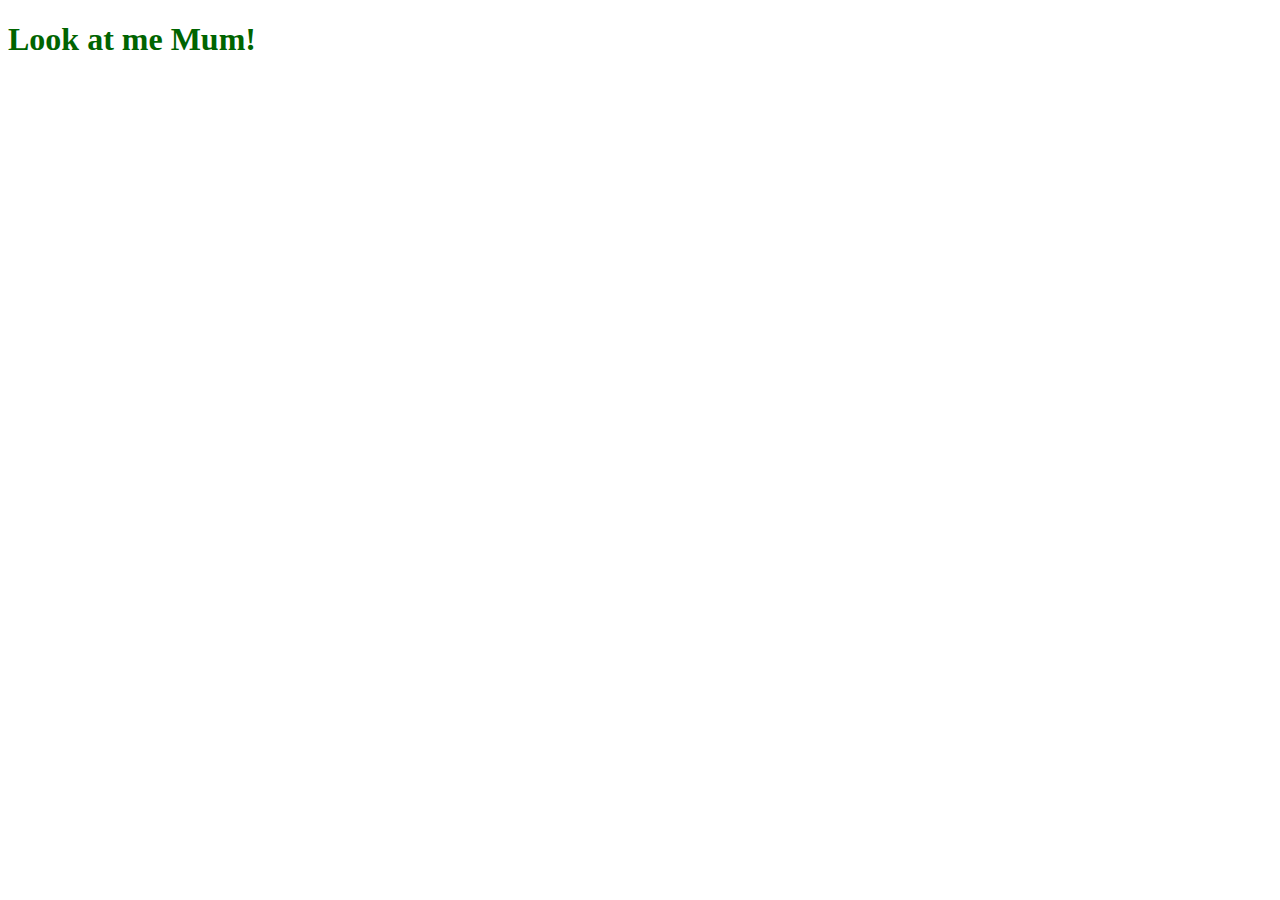
==== index.html @ c9fa2ebe "Initial Deploy" ====
<!DOCTYPE html>
<html lang="en">
<head>
    <meta charset="UTF-8">
    <meta name="viewport" content="width=device-width, initial-scale=1.0">
    <title>Sammy Nava Logo and Branding Site in Dallas Texas</title>
    <meta name="description" content="Sammy Nava's Logo Design and Branding Portfolio Site based in Dallas Texas but serving the World.">

    <link rel="stylesheet" href="/css/style.css">

</head>
<body>
    <h1>Look at me Mum!</h1>
</body>
</html>
---- css/style.css ----
h1 {
    color: darkgreen;
}

@media(max-width: 768px) {
    h1 {
        color:coral
    }
}
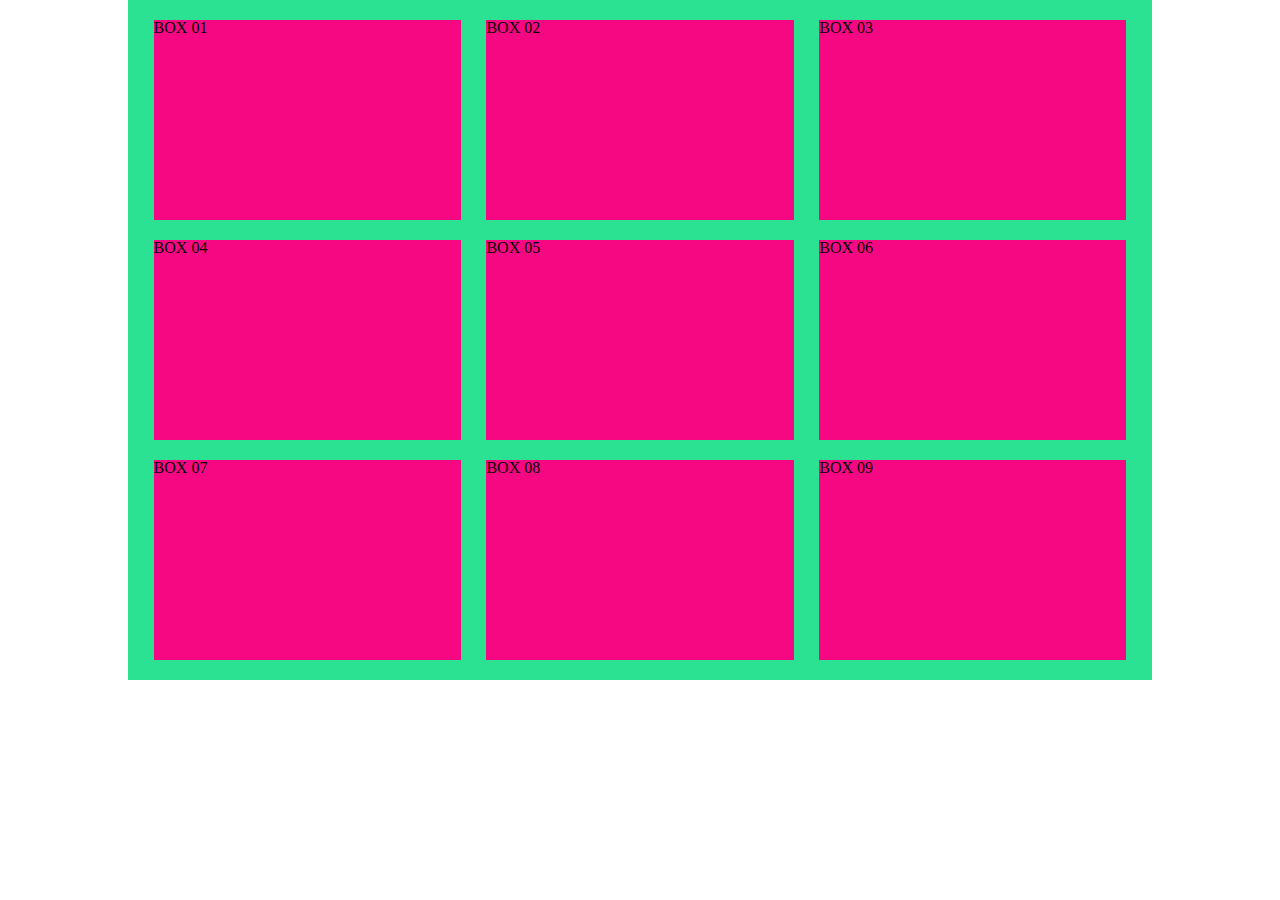
==== commit 6ec3ceb3: "Play  with Responsive Hiding" ====
--- a/index.html
+++ b/index.html
@@ -5,11 +5,26 @@
     <meta name="viewport" content="width=device-width, initial-scale=1.0">
     <title>Sammy Nava Logo and Branding Site in Dallas Texas</title>
     <meta name="description" content="Sammy Nava's Logo Design and Branding Portfolio Site based in Dallas Texas but serving the World.">
-
+    
+    <link rel="stylesheet" href="/css/css-reset.css">
     <link rel="stylesheet" href="/css/style.css">
-
+    
 </head>
 <body>
-    <h1>Look at me Mum!</h1>
+    <!-- <h1>Look at me Mum!</h1> -->
+    <div class="container">
+        
+        <div class="col"><h1>BOX 01</h1></div>
+        <div class="col"><h1>BOX 02</h1></div>
+        <div class="col"><h1>BOX 03</h1></div>
+        <div class="col"><h1>BOX 04</h1></div>
+        <div class="col hide-mobile-only"><h1>BOX 05</h1></div>
+        <div class="col hide-mobile-only"><h1>BOX 06</h1></div>
+        <div class="col hide-mobile-only"><h1>BOX 07</h1></div>
+        <div class="col hide-mobile-only"><h1>BOX 08</h1></div>
+        <div class="col hide-mobile-only"><h1>BOX 09</h1></div>
+        <div class="col hide-desktop-only"><h1>BOX 10</h1></div>
+
+    </div>
 </body>
 </html>--- a/css/style.css
+++ b/css/style.css
@@ -1,9 +1,45 @@
-h1 {
-    color: darkgreen;
+/* Global View aka Desktop View */
+.container {
+    background-color: rgb(43,226,147);
+    min-height: 500px; 
+    max-width: 1024px;
+    /* Center's the container div */
+    margin: 0px auto;
+    padding-top: 20px;
+    display: flex;
+    flex-wrap: wrap;
+    justify-content: space-evenly;
 }
 
+.col {
+    background-color: rgb(247,8,131);
+    min-height: 200px;
+    width: 30%;
+    margin-bottom: 20px;
+    /* margin-bottom: 20px;
+    margin-top: 20px; */
+}
+
+.hide-desktop-only {
+    display: none;
+}
+
+/* Tablet View */
 @media(max-width: 768px) {
-    h1 {
-        color:coral
+    .col {
+        width: 45%;
+    }
+    .hide-desktop-only {
+        display: block;
+    }
+}
+
+/* Mobile View */
+@media(max-width: 400px) {
+    .col {
+        width: 100%;
+    }
+    .hide-mobile-only {
+        display: none;
     }
 }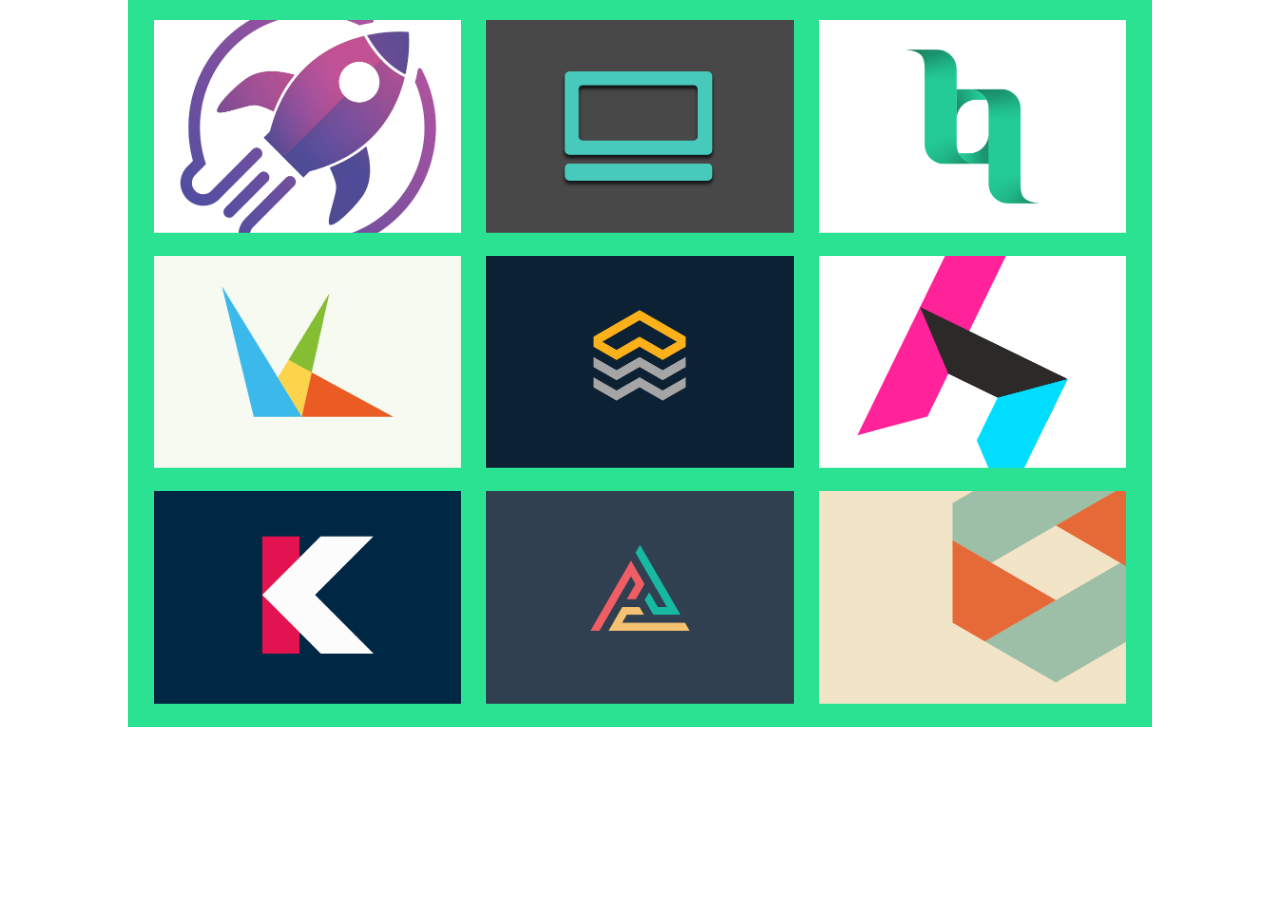
==== commit 06265da9: "Responsive IMages Using 100%" ====
--- a/index.html
+++ b/index.html
@@ -14,16 +14,16 @@
     <!-- <h1>Look at me Mum!</h1> -->
     <div class="container">
         
-        <div class="col"><h1>BOX 01</h1></div>
-        <div class="col"><h1>BOX 02</h1></div>
-        <div class="col"><h1>BOX 03</h1></div>
-        <div class="col"><h1>BOX 04</h1></div>
-        <div class="col hide-mobile-only"><h1>BOX 05</h1></div>
-        <div class="col hide-mobile-only"><h1>BOX 06</h1></div>
-        <div class="col hide-mobile-only"><h1>BOX 07</h1></div>
-        <div class="col hide-mobile-only"><h1>BOX 08</h1></div>
-        <div class="col hide-mobile-only"><h1>BOX 09</h1></div>
-        <div class="col hide-desktop-only"><h1>BOX 10</h1></div>
+        <div class="col"><img src="/img/image1@2x.png" alt="rocket"></div>
+        <div class="col"><img src="/img/image2@2x.png" alt="desktop"></div>
+        <div class="col"><img src="/img/image3@2x.png" alt="bq"></div>
+        <div class="col"><img src="/img/image4@2x.png" alt="origami"></div>
+        <div class="col hide-mobile-only"><img src="/img/image5@2x.png" alt="stack"></div>
+        <div class="col hide-mobile-only"><img src="/img/image6@2x.png" alt="h"></div>
+        <div class="col hide-mobile-only"><img src="/img/image7@2x.png" alt="K"></div>
+        <div class="col hide-mobile-only"><img src="/img/image8@2x.png" alt="pyramid"></div>
+        <div class="col hide-mobile-only"><img src="/img/image9@2x.png" alt="O"></div>
+        <div class="col hide-desktop-only"><img src="/img/image10@2x.png" alt="yellow mask"></div>
 
     </div>
 </body>
--- a/css/style.css
+++ b/css/style.css
@@ -12,8 +12,8 @@
 }
 
 .col {
-    background-color: rgb(247,8,131);
-    min-height: 200px;
+    /* background-color: rgb(247,8,131);
+    min-height: 200px; */
     width: 30%;
     margin-bottom: 20px;
     /* margin-bottom: 20px;
@@ -22,6 +22,11 @@
 
 .hide-desktop-only {
     display: none;
+}
+
+.col img {
+    width: 100%;
+    height: auto;
 }
 
 /* Tablet View */
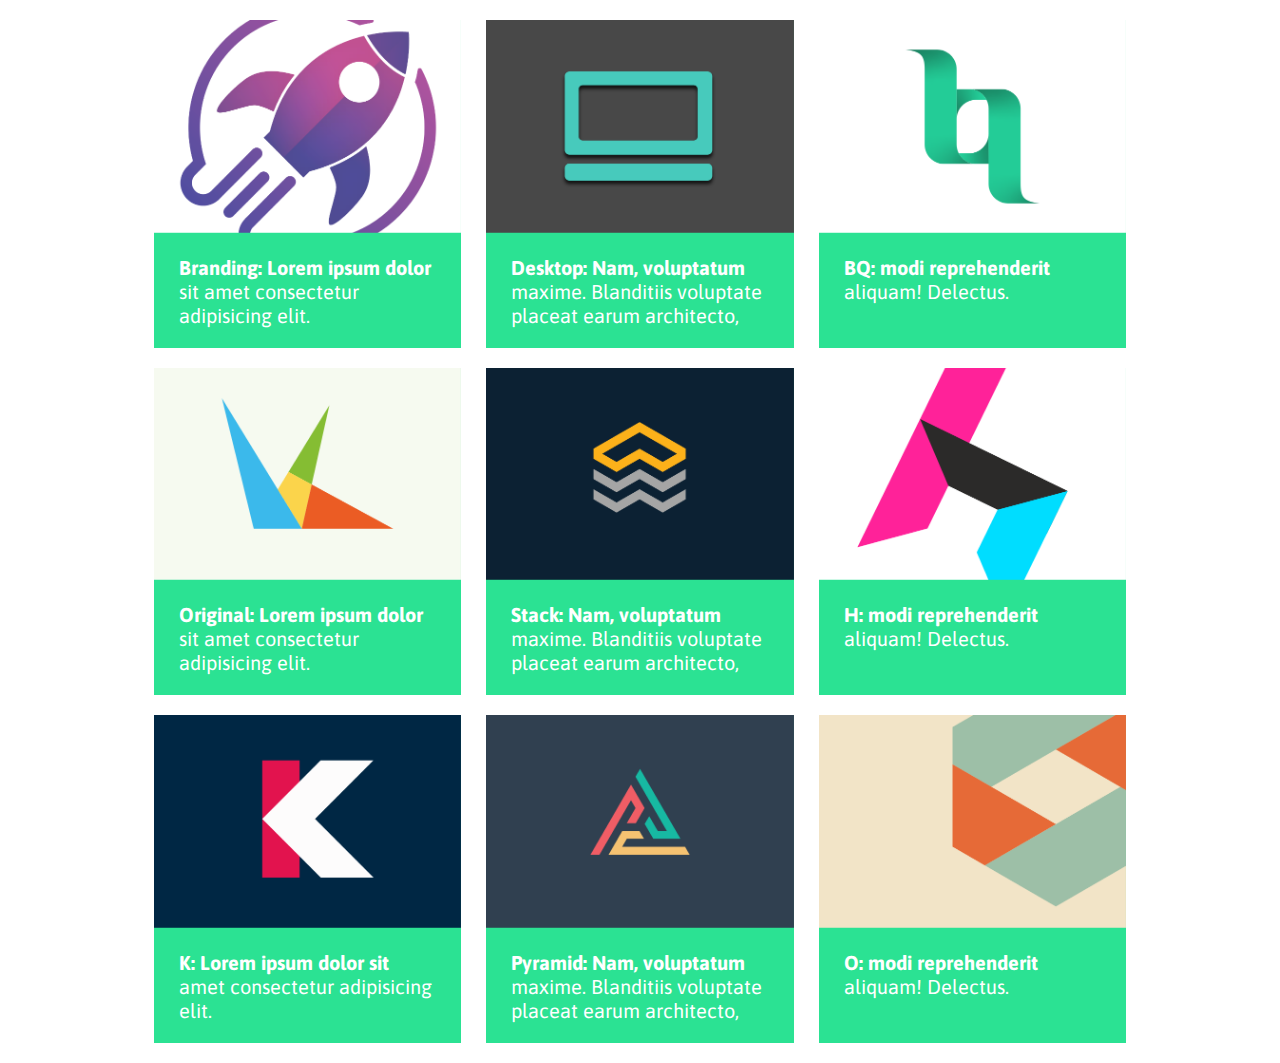
==== commit 91f9a3ca: "Add Asap Font" ====
--- a/index.html
+++ b/index.html
@@ -5,7 +5,8 @@
     <meta name="viewport" content="width=device-width, initial-scale=1.0">
     <title>Sammy Nava Logo and Branding Site in Dallas Texas</title>
     <meta name="description" content="Sammy Nava's Logo Design and Branding Portfolio Site based in Dallas Texas but serving the World.">
-    
+
+    <link rel="stylesheet"  href="https://fonts.googleapis.com/css?family=Asap">
     <link rel="stylesheet" href="/css/css-reset.css">
     <link rel="stylesheet" href="/css/style.css">
     
@@ -14,16 +15,16 @@
     <!-- <h1>Look at me Mum!</h1> -->
     <div class="container">
         
-        <div class="col"><img src="/img/image1@2x.png" alt="rocket"></div>
-        <div class="col"><img src="/img/image2@2x.png" alt="desktop"></div>
-        <div class="col"><img src="/img/image3@2x.png" alt="bq"></div>
-        <div class="col"><img src="/img/image4@2x.png" alt="origami"></div>
-        <div class="col hide-mobile-only"><img src="/img/image5@2x.png" alt="stack"></div>
-        <div class="col hide-mobile-only"><img src="/img/image6@2x.png" alt="h"></div>
-        <div class="col hide-mobile-only"><img src="/img/image7@2x.png" alt="K"></div>
-        <div class="col hide-mobile-only"><img src="/img/image8@2x.png" alt="pyramid"></div>
-        <div class="col hide-mobile-only"><img src="/img/image9@2x.png" alt="O"></div>
-        <div class="col hide-desktop-only"><img src="/img/image10@2x.png" alt="yellow mask"></div>
+        <div class="col"><img src="/img/image1@2x.png" alt="rocket"><p>Branding:  Lorem ipsum dolor sit amet consectetur adipisicing elit.</p></div>
+        <div class="col"><img src="/img/image2@2x.png" alt="desktop"><p>Desktop:  Nam, voluptatum maxime. Blanditiis voluptate placeat earum architecto,</p></div>
+        <div class="col"><img src="/img/image3@2x.png" alt="bq"><p>BQ:  modi reprehenderit aliquam! Delectus.</p></div>
+        <div class="col"><img src="/img/image4@2x.png" alt="origami"><p>Original:  Lorem ipsum dolor sit amet consectetur adipisicing elit.</p></div>
+        <div class="col hide-mobile-only"><img src="/img/image5@2x.png" alt="stack"><p>Stack:  Nam, voluptatum maxime. Blanditiis voluptate placeat earum architecto,</p></div>
+        <div class="col hide-mobile-only"><img src="/img/image6@2x.png" alt="h"><p>H:  modi reprehenderit aliquam! Delectus.</p></div>
+        <div class="col hide-mobile-only"><img src="/img/image7@2x.png" alt="K"><p>K:  Lorem ipsum dolor sit amet consectetur adipisicing elit.</p></div>
+        <div class="col hide-mobile-only"><img src="/img/image8@2x.png" alt="pyramid"><p>Pyramid:  Nam, voluptatum maxime. Blanditiis voluptate placeat earum architecto,</p></div>
+        <div class="col hide-mobile-only"><img src="/img/image9@2x.png" alt="O"><p>O:  modi reprehenderit aliquam! Delectus.</p></div>
+        <div class="col hide-desktop-only"><img src="/img/image10@2x.png" alt="yellow mask"><p>Yellow Mask:  Lorem ipsum dolor sit amet consectetur adipisicing elit.</p></div>
 
     </div>
 </body>
--- a/css/style.css
+++ b/css/style.css
@@ -1,6 +1,10 @@
 /* Global View aka Desktop View */
+body {
+    font-family: 'Asap';
+    font-size: 1.25rem;
+}
+
 .container {
-    background-color: rgb(43,226,147);
     min-height: 500px; 
     max-width: 1024px;
     /* Center's the container div */
@@ -12,8 +16,8 @@
 }
 
 .col {
-    /* background-color: rgb(247,8,131);
-    min-height: 200px; */
+    background-color: rgb(43,226,147);
+    min-height: 200px;
     width: 30%;
     margin-bottom: 20px;
     /* margin-bottom: 20px;
@@ -27,6 +31,17 @@
 .col img {
     width: 100%;
     height: auto;
+}
+
+.col p {
+    color: white;
+    /* font-size: 0.825rem; */
+    padding: 20px 25px;
+    line-height: 1.5rem; 
+}
+
+.col p::first-line {
+    font-weight: 700;
 }
 
 /* Tablet View */
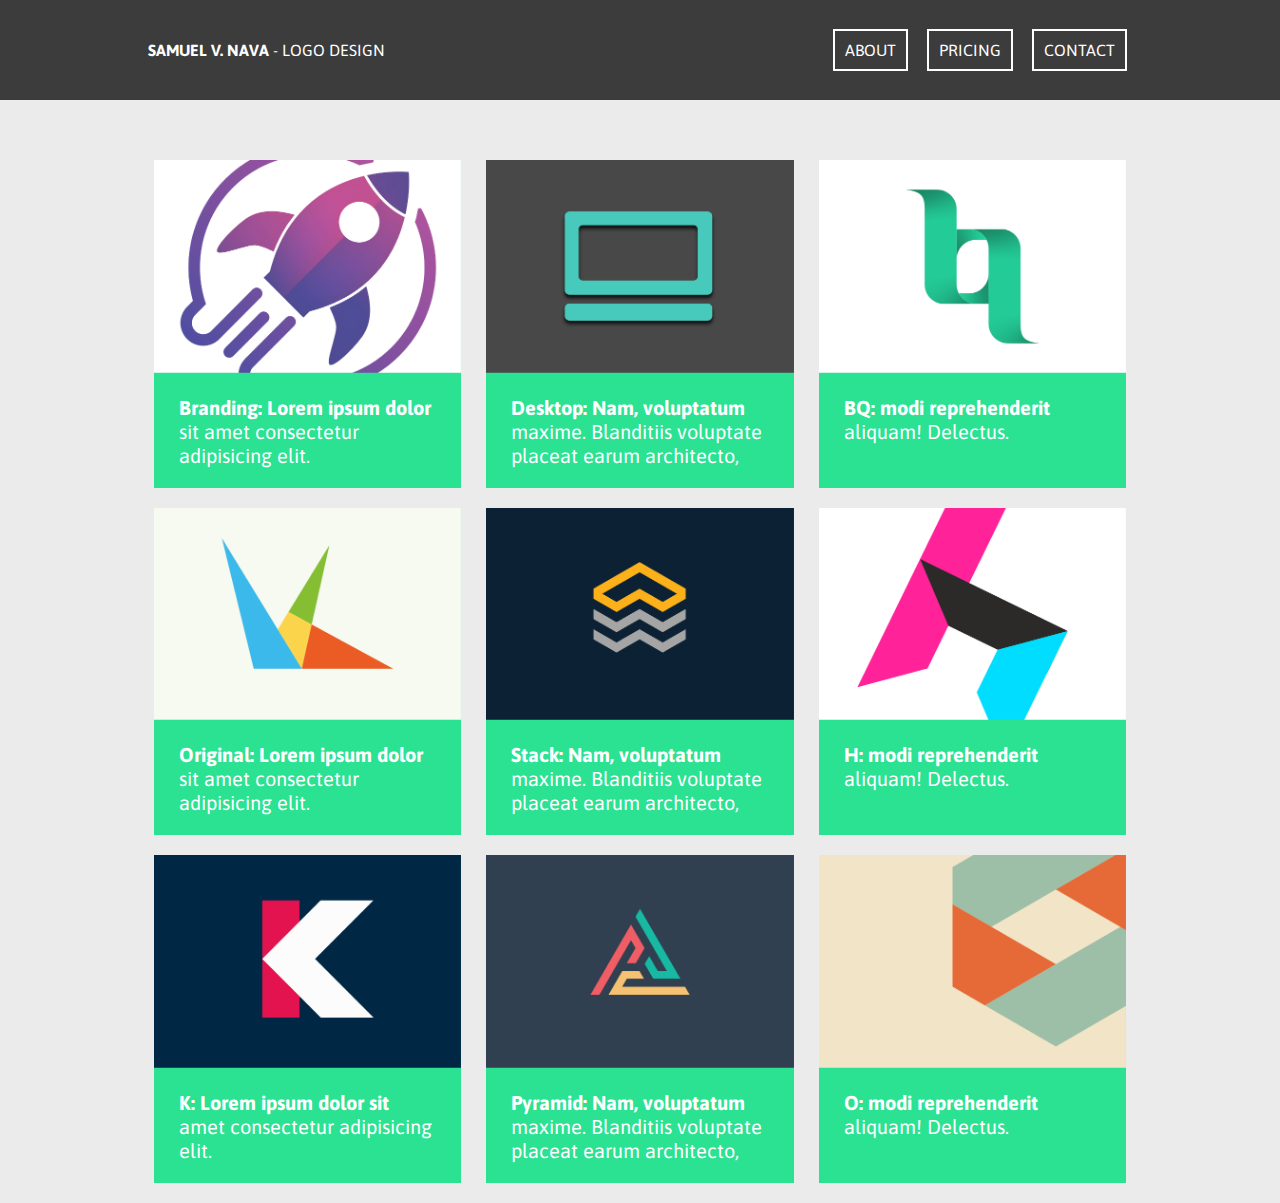
==== commit 9be55775: "Class Project 05 - My" ====
--- a/index.html
+++ b/index.html
@@ -12,6 +12,18 @@
     
 </head>
 <body>
+
+    <div class="header-centered">
+        <header>
+            <div class="logo"><span class="accent">SAMUEL V. NAVA</span> - LOGO DESIGN</div>
+            <nav>
+                <a href="#">ABOUT</a> 
+                <a href="#">PRICING</a> 
+                <a href="#">CONTACT</a>
+            </nav>
+        </header>    
+    </div>
+
     <!-- <h1>Look at me Mum!</h1> -->
     <div class="container">
         
@@ -27,5 +39,12 @@
         <div class="col hide-desktop-only"><img src="/img/image10@2x.png" alt="yellow mask"><p>Yellow Mask:  Lorem ipsum dolor sit amet consectetur adipisicing elit.</p></div>
 
     </div>
+
+    <div class="footer-centered">
+        <footer>
+
+        </footer>
+    </div>
+
 </body>
 </html>--- a/css/style.css
+++ b/css/style.css
@@ -2,6 +2,56 @@
 body {
     font-family: 'Asap';
     font-size: 1.25rem;
+    color: white;
+    background-color: #EBEBEB;
+}
+
+.header-centered {
+    background-color: rgb(60,60,60);
+    min-height: 100px;
+    margin-bottom: 40px;
+    font-size: 1.0rem;
+}
+
+header {
+    max-width:  1024px;
+    margin: 0 auto;
+    min-height: 100px;
+    display: flex;
+    align-items: center;
+    justify-content: space-between;
+}
+
+/* .logo {
+    padding-left: 50px;
+} */
+
+a:link { 
+    text-decoration: none; 
+} 
+a:visited { 
+    text-decoration: none; 
+} 
+a:hover { 
+    text-decoration: none; 
+} 
+a:active { 
+    text-decoration: none; 
+}
+
+nav a {
+    color: white;
+    border: solid 2px;
+    padding: 10px;
+    margin-right: 15px;
+}
+
+header nav {
+    padding-right: 10px;
+}
+
+.logo {
+    margin-left: 20px;
 }
 
 .container {
@@ -62,4 +112,8 @@
     .hide-mobile-only {
         display: none;
     }
+}
+
+.accent {
+    font-weight: 700;
 }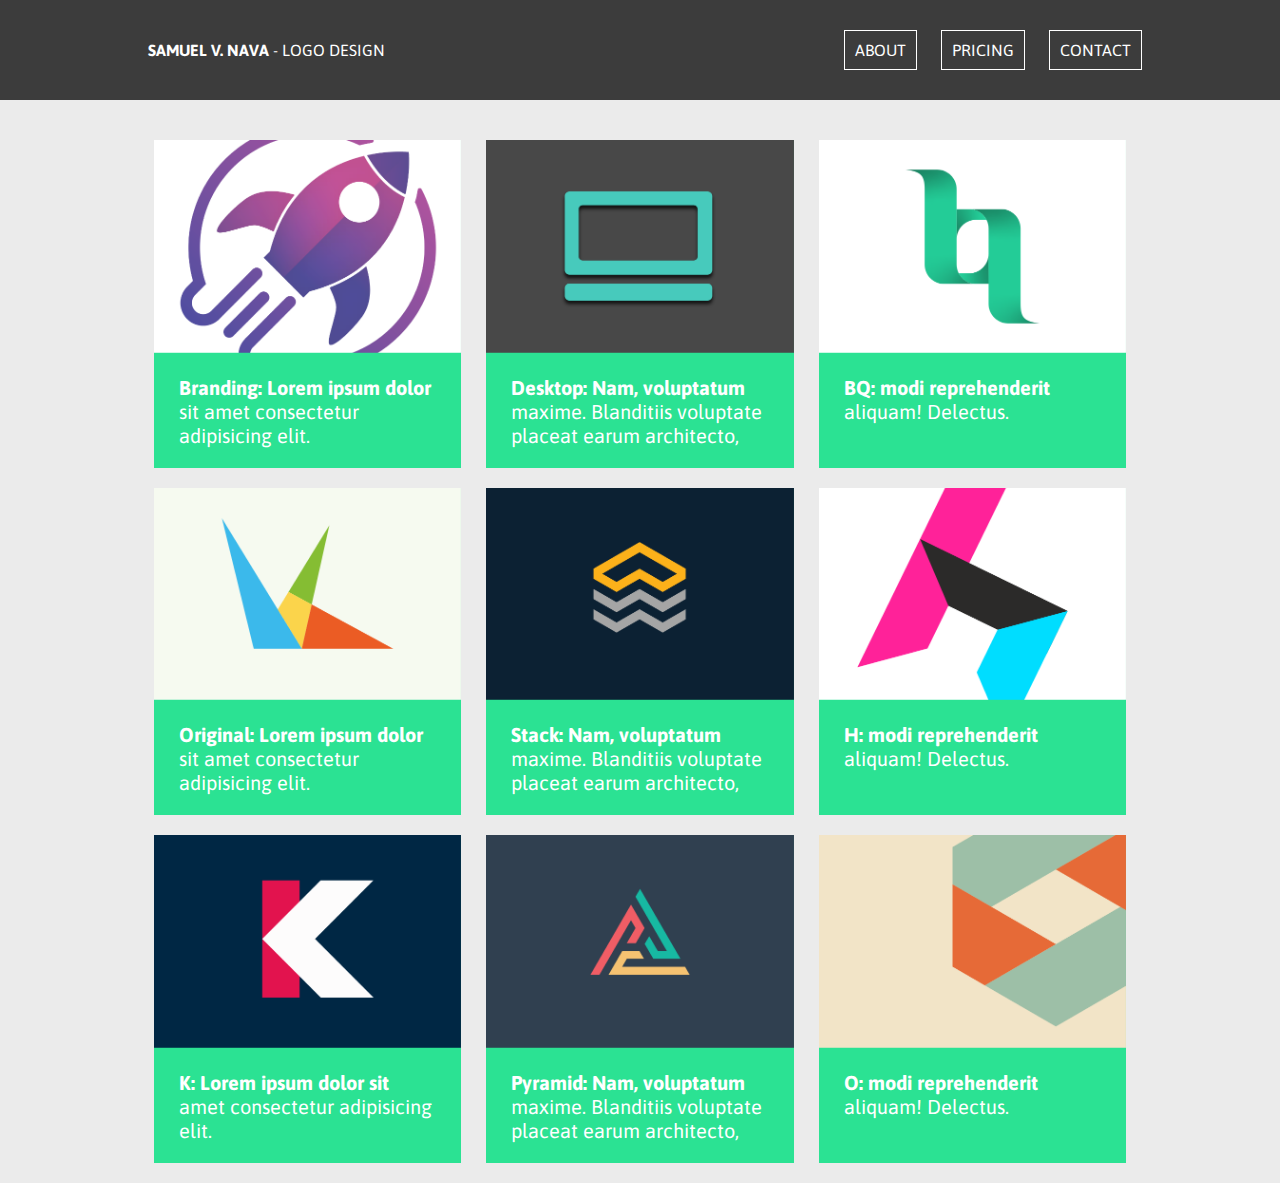
==== commit bab1603f: "Pinn the Header" ====
--- a/index.html
+++ b/index.html
@@ -17,9 +17,9 @@
         <header>
             <div class="logo"><span class="accent">SAMUEL V. NAVA</span> - LOGO DESIGN</div>
             <nav>
-                <a href="#">ABOUT</a> 
-                <a href="#">PRICING</a> 
-                <a href="#">CONTACT</a>
+                <a href="#" class="myButton">ABOUT</a> 
+                <a href="#" class="myButton">PRICING</a> 
+                <a href="#" class="myButton">CONTACT</a>
             </nav>
         </header>    
     </div>
@@ -42,7 +42,6 @@
 
     <div class="footer-centered">
         <footer>
-
         </footer>
     </div>
 
--- a/css/style.css
+++ b/css/style.css
@@ -8,9 +8,10 @@
 
 .header-centered {
     background-color: rgb(60,60,60);
-    min-height: 100px;
-    margin-bottom: 40px;
     font-size: 1.0rem;
+    /* The following two parameters pin the header to the top of the page */
+    position: fixed;
+    width: 100%;
 }
 
 header {
@@ -22,28 +23,27 @@
     justify-content: space-between;
 }
 
-/* .logo {
-    padding-left: 50px;
-} */
-
 a:link { 
+    color: white;
     text-decoration: none; 
 } 
 a:visited { 
+    color: white;
     text-decoration: none; 
 } 
 a:hover { 
+    color: white;
     text-decoration: none; 
 } 
 a:active { 
+    color: white;
     text-decoration: none; 
 }
 
-nav a {
-    color: white;
-    border: solid 2px;
+.myButton {
+    border: solid 1px;
     padding: 10px;
-    margin-right: 15px;
+    margin-left: 20px;
 }
 
 header nav {
@@ -57,9 +57,8 @@
 .container {
     min-height: 500px; 
     max-width: 1024px;
-    /* Center's the container div */
-    margin: 0px auto;
-    padding-top: 20px;
+    margin: 0px auto; /* Center's the container div */
+    padding-top: 140px;
     display: flex;
     flex-wrap: wrap;
     justify-content: space-evenly;
@@ -70,8 +69,6 @@
     min-height: 200px;
     width: 30%;
     margin-bottom: 20px;
-    /* margin-bottom: 20px;
-    margin-top: 20px; */
 }
 
 .hide-desktop-only {
@@ -85,7 +82,6 @@
 
 .col p {
     color: white;
-    /* font-size: 0.825rem; */
     padding: 20px 25px;
     line-height: 1.5rem; 
 }
